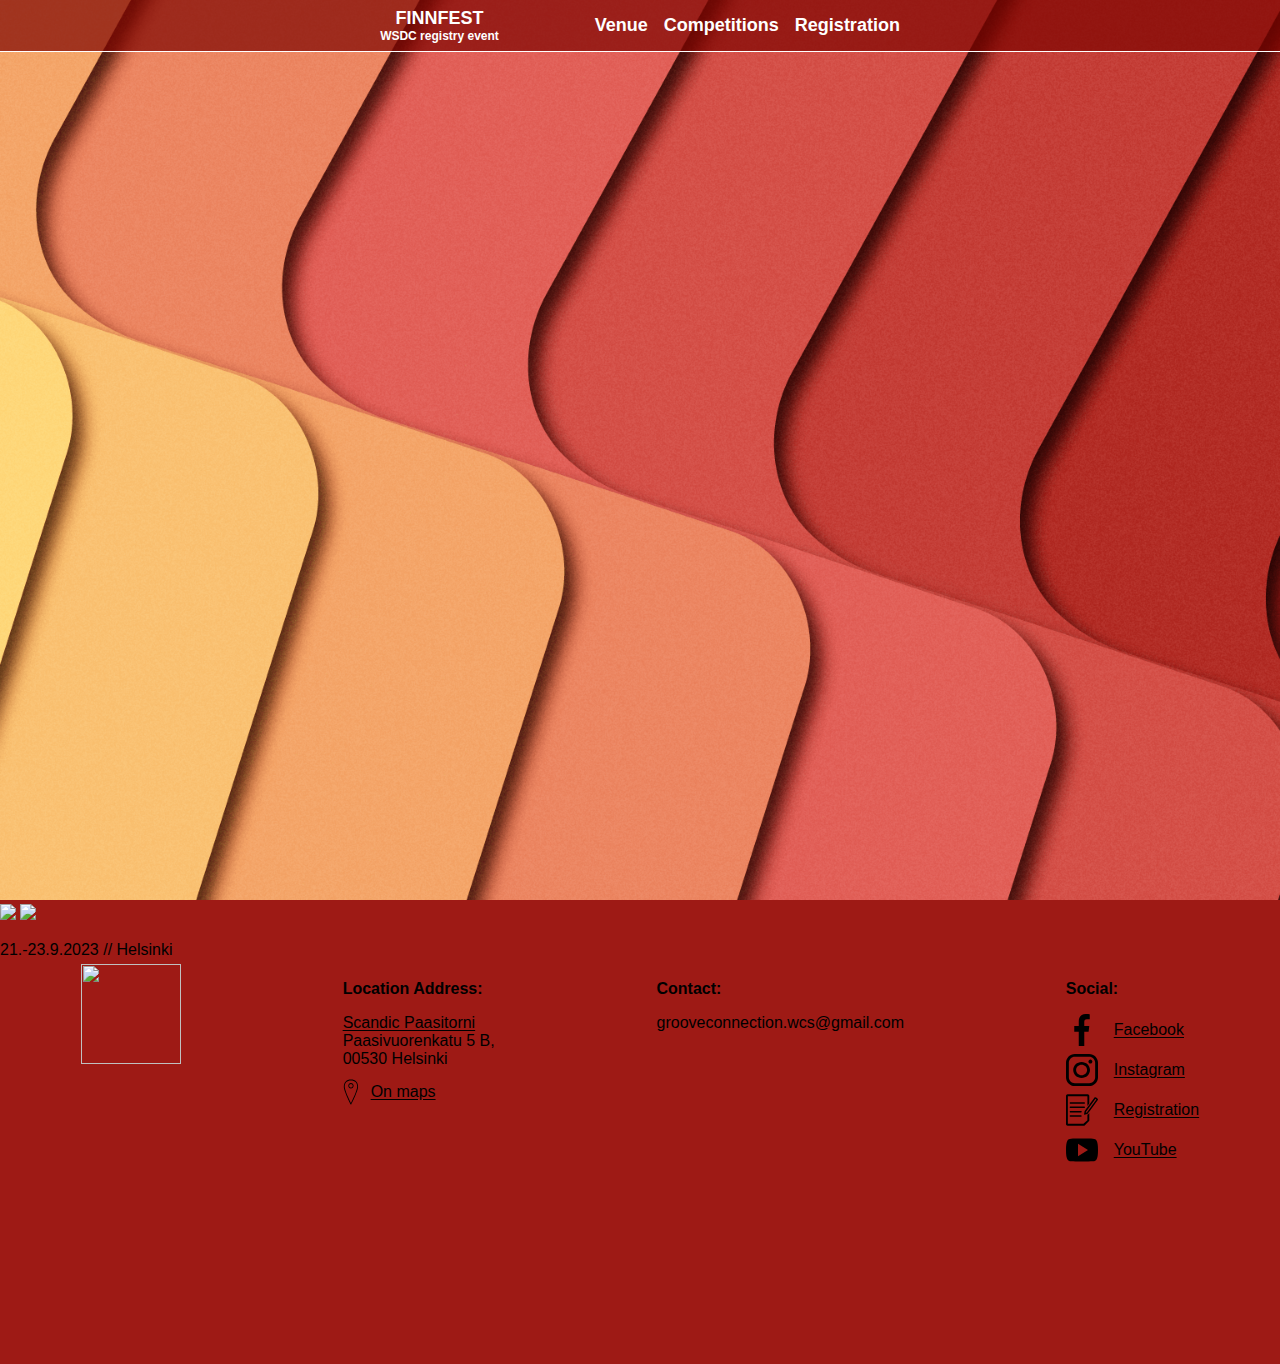
==== index.html @ a35a73d4 "Add leaf and logo images and date to front page give center-border styles" ====
<!DOCTYPE html>
<html>
	<head>
		<meta charset="utf-8">
		<link rel="stylesheet" href="./css/base.css">
		<link rel="stylesheet" href="./css/colors.css">
		<link rel="stylesheet" href="./css/main-nav.css">
		<link rel="stylesheet" href="./css/scroll-snap.css">
		<link rel="stylesheet" href="./css/image-liftup.css">
		<link rel="stylesheet" href="./css/footer.css">
		<link rel="stylesheet" href="./css/link-with-icon.css">
	</head>

	<body>
		<header>
			<!-- NAVIGATION -->
			<nav class="main-nav">
				<a class="main-nav__link home-link" href="/">
					FINNFEST
					<span class="home-link__caption"> WSDC registry event</span>
				</a>
				<a class="main-nav__link" href="./venue">
					Venue
				</a>
				<a class="main-nav__link" href="/competitions">
					Competitions
				</a>
				<a class="main-nav__link" href="/registration">
					Registration
				</a>
			</nav>
		</header>

		<div class="content scroll-snap-container">
			<!-- MAIN CONTENT -->
			<section class="scroll-snap-section">
				<img class="full-width" src="./images/Background_1920.png" />
				<div class="place-center">
					<img class="main-icon" src="./images/Leaf.svg" />
					<img class="main-logo" src="./images/Finnfest_logotext.svg" />
					<div class="main-date-wrapper">
						<div class="center-border left-gutter"></div>
						<p class="main-date">21.-23.9.2023 // Helsinki</p>
						<div class="center-border right-gutter"></div>
					</div>
				</div>
			</section>

			<!-- FOOTER -->
			<footer class="footer">
				<img class="footer__logo" src="./images/leaf.png" />
				<div class="footer__address">
					<p class="bold"><b>Location Address:</b></p>
					<a href="https://www.paasitorni.fi/en/contact/how-to-find-us/" target="_blank">Scandic Paasitorni</a></br>
					Paasivuorenkatu 5 B,</br>
					00530 Helsinki</br>
					<a class="link-with-icon" href="https://www.google.com/maps/place/Scandic+Paasi/@60.1786233,24.9457504,17z/data=!3m1!4b1!4m8!3m7!1s0x46920bd360b9d6b9:0xcf348ada4853086d!5m2!4m1!1i2!8m2!3d60.1786482!4d24.9479359" target="_blank">
						<img class="link-with-icon__icon location" src="./images/icons/location.svg" />
						<div class="link-with-icon__text">On maps</div>
					</a>
				</div>
				<div class="footer__contact">
					<p class="bold">Contact:</p>
					<p>grooveconnection.wcs@gmail.com</p>
				</div>
				<div class="footer__social">
					<p class="bold">Social:</p>
					<a href="https://www.facebook.com/FinnfestWCS" target="_blank" class="link-with-icon">
						<img class="link-with-icon__icon" src="./images/icons/facebook.svg" />
						<div class="link-with-icon__text">Facebook</div>
					</a>
					<a href="https://www.instagram.com/finnfestwcs/" target="_blank" class="link-with-icon">
						<img class="link-with-icon__icon" src="./images/icons/instagram.svg" />
						<div class="link-with-icon__text">Instagram</div>
					</a>
					<a href="https://danceapp.net/en-gb/" target="_blank" class="link-with-icon">
						<img class="link-with-icon__icon" src="./images/icons/task.svg" />
						<div class="link-with-icon__text">Registration</div>
					</a>
					<a href="https://www.youtube.com/@finnfestwcs8428" target="_blank" class="link-with-icon">
						<img class="link-with-icon__icon" src="./images/icons/youtube.svg" />
						<div class="link-with-icon__text">YouTube</div>
					</a>
				</div>
			</footer>
		</div>
		
		
	</body>
</html>
---- css/base.css ----
body {
  margin: 0;
  font-family: 'Gill Sans', 'Gill Sans MT', 'Calibri', 'Trebuchet MS', sans-serif;
}

a {
  color: black;
  text-underline-offset: 2px;
}

img {
  object-fit: cover;
}

img.full-width {
  width: 100%;
  height: 100vh;
}

svg {
  color: black;
}

h1 {
  font-size: 52px;
}

h2 {
  font-size: 40px;
}

.bold {
  font-weight: 700;
}

.center-border {
  border-bottom: 1px solid #fff;
  width: 100%;
  margin-bottom: 0.8rem;
}

.left-gutter {
  margin-left: 1rem;
}

.right-gutter {
  margin-right: 1rem;
}
---- css/colors.css ----
:root {
  --text-inverse: #fff;
  --white-see-through: rgb(255, 255, 255, 0.2);
  --main-bg: #9e1a15;
  --main-bg-see-through: rgba(125, 4, 0, 0.7);
  --nav-text-color: #fed87a;
  --nav-accent-color: #073052;
}
---- css/main-nav.css ----
.main-nav {
  position: absolute;
  width: 100%;
  border-bottom: 1px solid var(--text-inverse);
  background-color: var(--main-bg-see-through);
  padding: 0rem;
  display: flex;
  justify-content: center;
  align-items: center;
}

.main-nav.relative {
  position: relative;
  background-color: var(--nav-text-color);
}

.main-nav__link {
  color: var(--text-inverse);
  font-weight: 600;
  font-size: 18px;
  padding: 0.5rem;
  text-decoration: none;
}

.home-link {
  margin-right: 5rem;
  display: flex;
  flex-direction: column;
  align-items: center;
  font-weight: 700;
}

.home-link__caption {
  font-size: 12px;
}
---- css/scroll-snap.css ----
.scroll-snap-container {
  height: 100vh;
  scroll-snap-type: y mandatory;
}

.scroll-snap-section {
  height: 100vh;
  scroll-snap-align: start;
}
---- css/image-liftup.css ----
.image-liftup {
  width: 100%;
  display: flex;
  align-items: center;

}

.image-liftup__text-content {
  width: 55%;
}

.image-liftup__img {
  width: 65%;
  height: 100%;
  object-fit: cover;
  object-position: right;
}

.image-liftup__img.focal-center {
  object-position: center;
}
---- css/footer.css ----
.footer {
  scroll-snap-stop: always;
	scroll-snap-align: end;
  height: 400px;
  background-color: var(--main-bg);
  display: flex;
  justify-content: space-around;
  padding-top: 4rem;
}

.footer__logo {
  height: 100px;
  width: 100px;
  object-fit: contain;
}
---- css/link-with-icon.css ----
.link-with-icon {
  display: flex;
  align-items: center;
  margin: 8px 0;
}

.link-with-icon__icon {
  object-fit: fill;
  height: 32px;
  width: 32px;
  margin-right: 1rem;
}

.link-with-icon__icon.location {
  margin-right: 0.25rem;
  margin-left: -0.5rem;
}
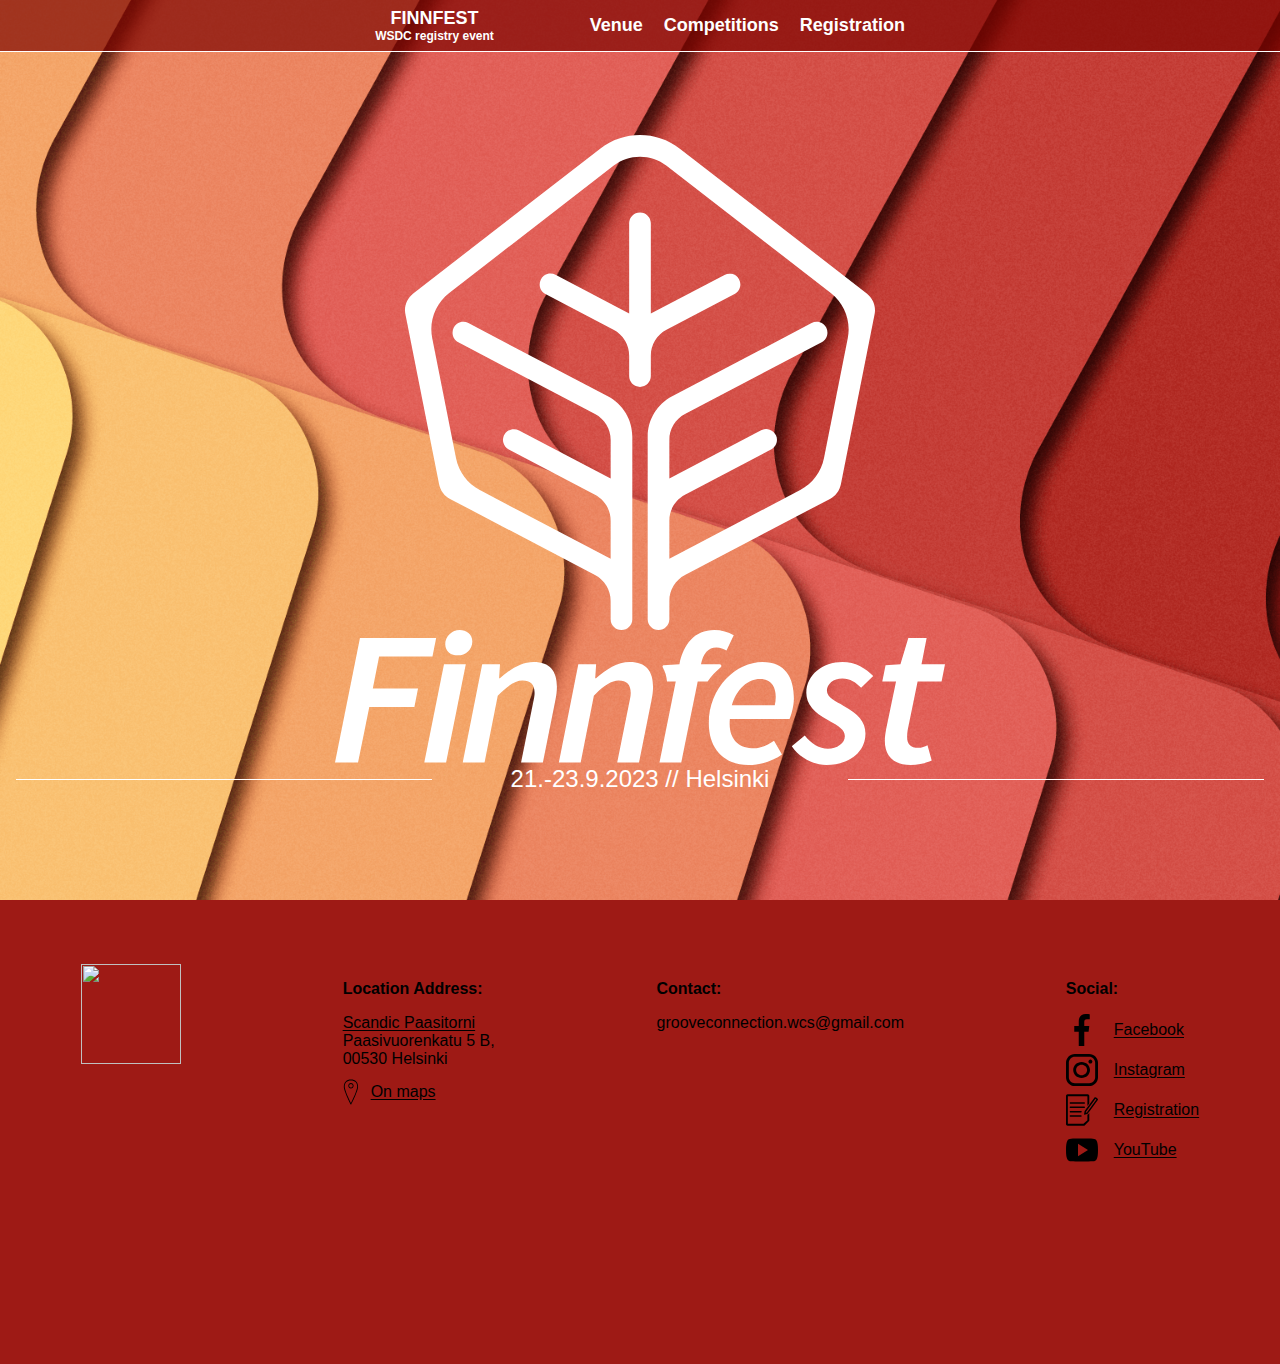
==== commit 8fa52d80: "Add burger menu button and it's styles" ====
--- a/index.html
+++ b/index.html
@@ -2,12 +2,14 @@
 <html>
 	<head>
 		<meta charset="utf-8">
+		<meta content="width=device-width, initial-scale=1" name="viewport" />
+		<script src="./js/burger-menu.js"></script>
 		<link rel="stylesheet" href="./css/base.css">
 		<link rel="stylesheet" href="./css/colors.css">
+		<link rel="stylesheet" href="./css/footer.css">
 		<link rel="stylesheet" href="./css/main-nav.css">
 		<link rel="stylesheet" href="./css/scroll-snap.css">
 		<link rel="stylesheet" href="./css/image-liftup.css">
-		<link rel="stylesheet" href="./css/footer.css">
 		<link rel="stylesheet" href="./css/link-with-icon.css">
 	</head>
 
@@ -19,15 +21,24 @@
 					FINNFEST
 					<span class="home-link__caption"> WSDC registry event</span>
 				</a>
-				<a class="main-nav__link" href="./venue">
-					Venue
-				</a>
-				<a class="main-nav__link" href="/competitions">
-					Competitions
-				</a>
-				<a class="main-nav__link" href="/registration">
-					Registration
-				</a>
+				<button onclick="openClose()" class="burger-menu">
+					<svg class="menu-icon" width="25" height="18" viewBox="0 0 25 18" xmlns="http://www.w3.org/2000/svg">
+						<g stroke="currentColor" stroke-width="2" fill="none" fill-rule="evenodd" stroke-linecap="round">
+							<path d="M1.339 1h23.2M1.339 9h23.2M1.339 17h23.2"/>
+						</g>
+					</svg>
+				</button>
+				<div class="burger-wrapper">
+					<a class="main-nav__link" href="./venue">
+						Venue
+					</a>
+					<a class="main-nav__link" href="/competitions">
+						Competitions
+					</a>
+					<a class="main-nav__link" href="/registration">
+						Registration
+					</a>
+				</div>
 			</nav>
 		</header>
 
--- a/css/base.css
+++ b/css/base.css
@@ -46,4 +46,3 @@
 .right-gutter {
   margin-right: 1rem;
 }
-
--- a/css/colors.css
+++ b/css/colors.css
@@ -3,6 +3,11 @@
   --white-see-through: rgb(255, 255, 255, 0.2);
   --main-bg: #9e1a15;
   --main-bg-see-through: rgba(125, 4, 0, 0.7);
+  --main-bg-see-through-less: rgba(125, 4, 0, 0.85);
   --nav-text-color: #fed87a;
   --nav-accent-color: #073052;
+
+  --mobile-breakpoint: 480px;
+  --tablet-breakpoint: 768px;
+  --laptop-breakpoint: 1024px;
 }--- a/css/main-nav.css
+++ b/css/main-nav.css
@@ -7,6 +7,10 @@
   display: flex;
   justify-content: center;
   align-items: center;
+}
+
+.burger-menu {
+  display: none;
 }
 
 .main-nav.relative {
@@ -32,4 +36,46 @@
 
 .home-link__caption {
   font-size: 12px;
+}
+
+@media only screen and (max-width: 480px) {
+  .main-nav {
+    height: 70px;
+    justify-content: space-between;
+  }
+
+  .burger-menu {
+    display: block;
+    background-color: transparent;
+    border: none;
+    margin-right: 1rem;
+    cursor: pointer;
+    color: var(--text-inverse);
+  }
+
+  .burger-wrapper {
+    display: none;
+  }
+
+  .burger-wrapper.active {
+    display: flex;
+    flex-direction: column;
+    z-index: 1;
+    position: absolute;
+    top: 71px;
+    background-color: var(--main-bg-see-through-less);
+    width: 100%;
+  }
+
+  .menu-icon {
+    width: 32px;
+    height: 32px;
+    color: var(--text-inverse);
+    fill: white;
+    stroke: white;
+  }
+
+  .home-link {
+    margin: 0 1rem;
+  }
 }--- a/css/scroll-snap.css
+++ b/css/scroll-snap.css
@@ -6,4 +6,37 @@
 .scroll-snap-section {
   height: 100vh;
   scroll-snap-align: start;
-}+}
+
+.place-center {
+  position: absolute;
+  display: flex;
+  left: 0;
+  top: 15vh;
+  width: 100%;
+  flex-direction: column;
+  align-items: center;
+}
+
+.main-icon {
+  height: 55vh;
+}
+
+.main-logo {
+  height: 15vh;
+}
+
+.main-date-wrapper {
+  display: flex;
+  font-size: 24px;
+  color: var(--text-inverse);
+  width: 100%;
+  font-family: 'Gill Sans', 'Gill Sans MT', Calibri, 'Trebuchet MS', sans-serif;
+}
+
+.main-date {
+  width: 100%;
+  margin: 0;
+  text-align: center;
+}
+
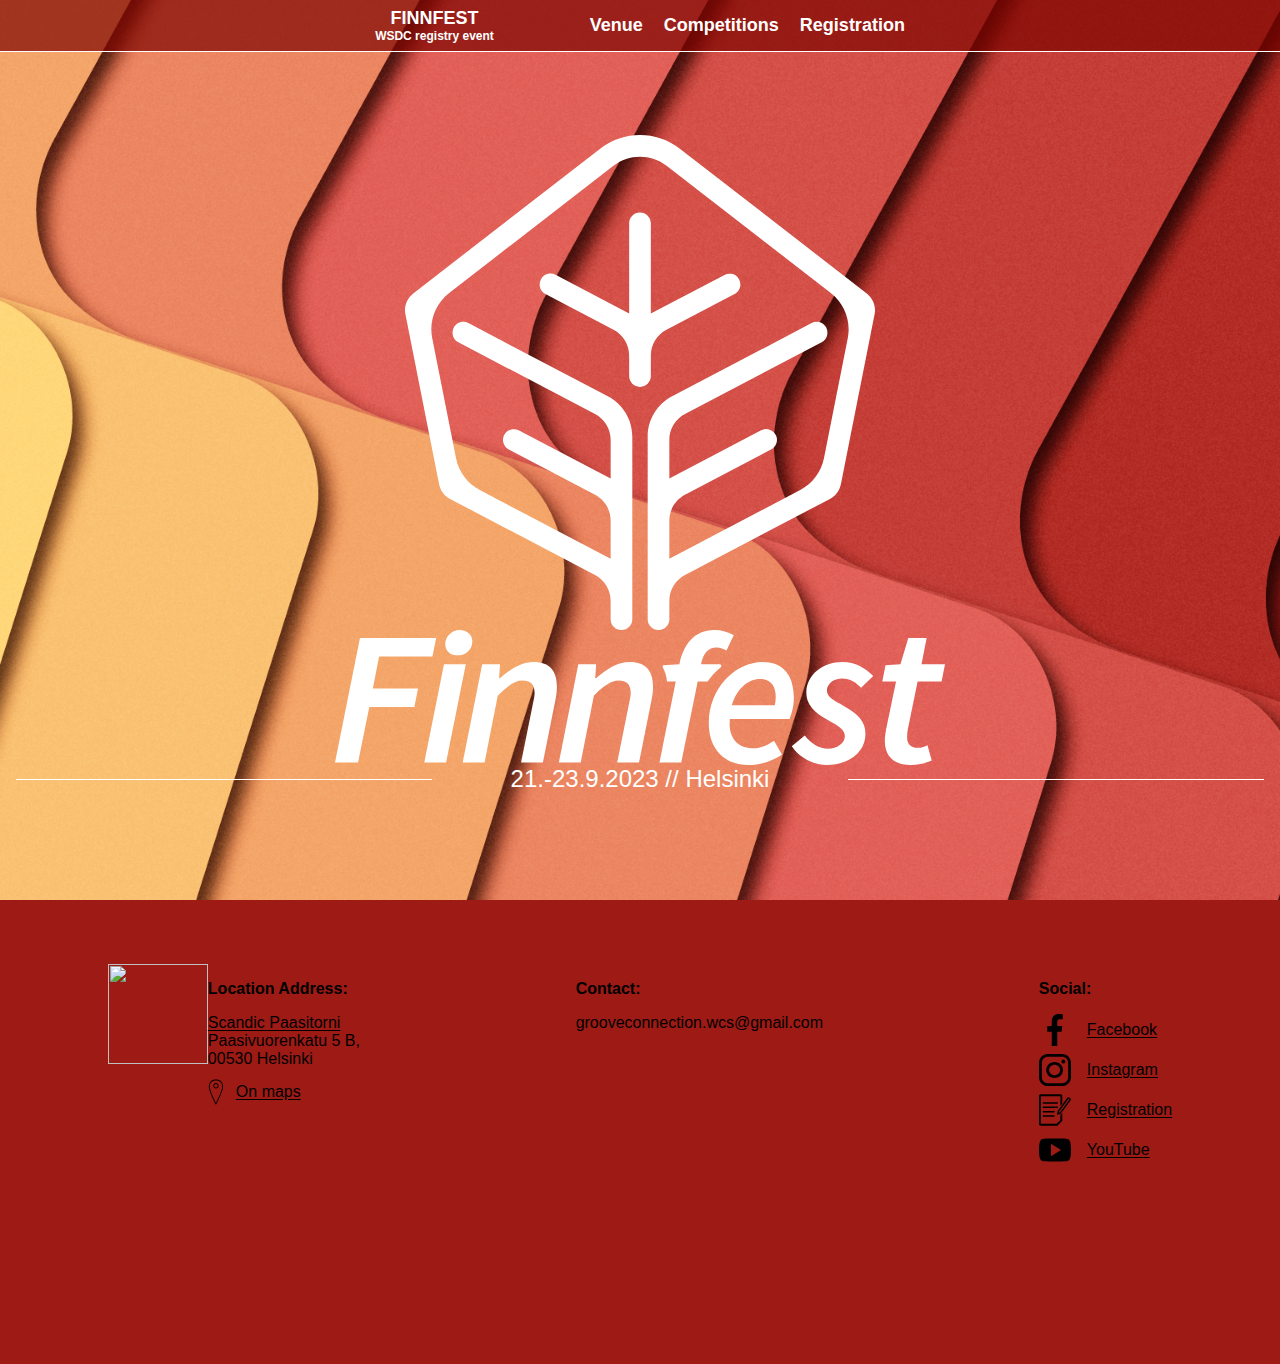
==== commit 44ff1a07: "Adjust footer to mobile" ====
--- a/index.html
+++ b/index.html
@@ -59,16 +59,18 @@
 
 			<!-- FOOTER -->
 			<footer class="footer">
-				<img class="footer__logo" src="./images/leaf.png" />
-				<div class="footer__address">
-					<p class="bold"><b>Location Address:</b></p>
-					<a href="https://www.paasitorni.fi/en/contact/how-to-find-us/" target="_blank">Scandic Paasitorni</a></br>
-					Paasivuorenkatu 5 B,</br>
-					00530 Helsinki</br>
-					<a class="link-with-icon" href="https://www.google.com/maps/place/Scandic+Paasi/@60.1786233,24.9457504,17z/data=!3m1!4b1!4m8!3m7!1s0x46920bd360b9d6b9:0xcf348ada4853086d!5m2!4m1!1i2!8m2!3d60.1786482!4d24.9479359" target="_blank">
-						<img class="link-with-icon__icon location" src="./images/icons/location.svg" />
-						<div class="link-with-icon__text">On maps</div>
-					</a>
+				<div class="footer__main-info">
+					<img class="footer__logo" src="./images/leaf.svg" />
+					<div class="footer__address">
+						<p class="bold"><b>Location Address:</b></p>
+						<a href="https://www.paasitorni.fi/en/contact/how-to-find-us/" target="_blank">Scandic Paasitorni</a></br>
+						Paasivuorenkatu 5 B,</br>
+						00530 Helsinki</br>
+						<a class="link-with-icon" href="https://www.google.com/maps/place/Scandic+Paasi/@60.1786233,24.9457504,17z/data=!3m1!4b1!4m8!3m7!1s0x46920bd360b9d6b9:0xcf348ada4853086d!5m2!4m1!1i2!8m2!3d60.1786482!4d24.9479359" target="_blank">
+							<img class="link-with-icon__icon location" src="./images/icons/location.svg" />
+							<div class="link-with-icon__text">On maps</div>
+						</a>
+					</div>
 				</div>
 				<div class="footer__contact">
 					<p class="bold">Contact:</p>
--- a/css/footer.css
+++ b/css/footer.css
@@ -8,8 +8,29 @@
   padding-top: 4rem;
 }
 
+.footer__main-info {
+  display: flex;
+}
+
 .footer__logo {
   height: 100px;
   width: 100px;
   object-fit: contain;
+}
+
+@media only screen and (max-width: 480px) {
+  .footer {
+    padding-top: 2rem;
+    flex-direction: column;
+    align-items: center;
+  }
+
+  .footer p {
+    margin: 0.5rem 0;
+  }
+
+  .footer__main-info {
+    width: 100%;
+    justify-content: space-around;
+  }
 }--- a/css/scroll-snap.css
+++ b/css/scroll-snap.css
@@ -19,11 +19,15 @@
 }
 
 .main-icon {
-  height: 55vh;
+  max-height: 55vh;
+  max-width: 90vh;
+  margin: 0 0.5rem;
 }
 
 .main-logo {
-  height: 15vh;
+  max-height: 15vh;
+  max-width: 90vh;
+  margin: 0 0.5rem;
 }
 
 .main-date-wrapper {
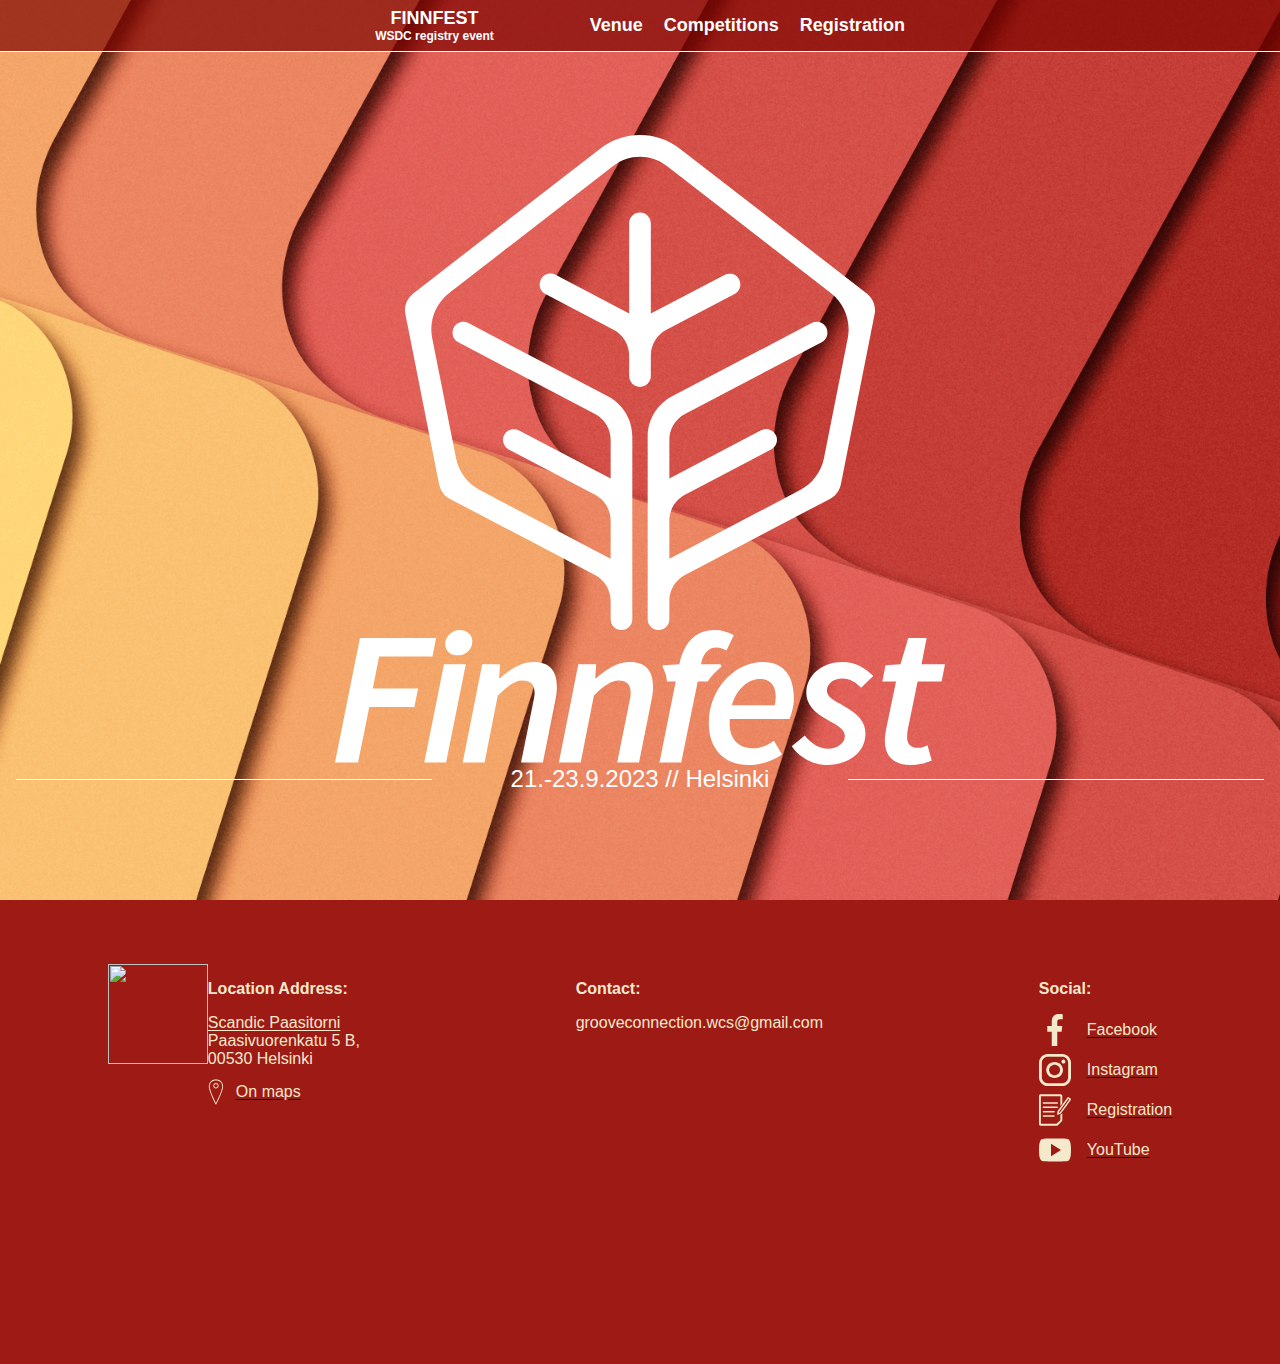
==== commit 6232084e: "Update footer color and spacing" ====
--- a/index.html
+++ b/index.html
@@ -63,11 +63,18 @@
 					<img class="footer__logo" src="./images/leaf.svg" />
 					<div class="footer__address">
 						<p class="bold"><b>Location Address:</b></p>
-						<a href="https://www.paasitorni.fi/en/contact/how-to-find-us/" target="_blank">Scandic Paasitorni</a></br>
+						<a class="footer__link" href="https://www.paasitorni.fi/en/contact/how-to-find-us/" target="_blank">Scandic Paasitorni</a></br>
 						Paasivuorenkatu 5 B,</br>
 						00530 Helsinki</br>
 						<a class="link-with-icon" href="https://www.google.com/maps/place/Scandic+Paasi/@60.1786233,24.9457504,17z/data=!3m1!4b1!4m8!3m7!1s0x46920bd360b9d6b9:0xcf348ada4853086d!5m2!4m1!1i2!8m2!3d60.1786482!4d24.9479359" target="_blank">
-							<img class="link-with-icon__icon location" src="./images/icons/location.svg" />
+							<svg class="link-with-icon__icon location" width="235" height="236" viewBox="0 0 235 236" xmlns="http://www.w3.org/2000/svg">
+								<g transform="translate(0 .94)" fill="none" fill-rule="evenodd">
+									<g fill="currentColor" fill-rule="nonzero">
+										<path d="M117.118 90.84c-10.888 0-19.715-8.825-19.715-19.713 0-10.888 8.827-19.714 19.715-19.714 10.887 0 19.714 8.826 19.714 19.714-.014 10.882-8.832 19.7-19.714 19.714zm0-32.855c-7.258 0-13.142 5.884-13.142 13.142 0 7.258 5.884 13.141 13.142 13.141 7.257 0 13.141-5.883 13.141-13.141-.009-7.254-5.887-13.133-13.141-13.142z"/>
+										<path d="M117.118 209.118a3.284 3.284 0 0 1-2.93-1.814c-2.038-4.001-49.636-98.346-49.636-129.617 0-16.026 4.853-29.339 14.034-38.532 9.18-9.192 22.505-14.037 38.532-14.037 16.026 0 29.339 4.853 38.531 14.037 9.193 9.185 14.034 22.506 14.034 38.532 0 31.27-47.606 125.616-49.636 129.617a3.284 3.284 0 0 1-2.93 1.814zm0-177.415c-14.262 0-25.961 4.189-33.887 12.11-7.925 7.922-12.11 19.64-12.11 33.887 0 25.418 35.45 99.304 45.997 120.75 10.558-21.446 45.997-95.352 45.997-120.75 0-14.262-4.19-25.965-12.11-33.887-7.922-7.921-19.642-12.11-33.887-12.11z"/>
+									</g>
+								</g>
+							</svg>						
 							<div class="link-with-icon__text">On maps</div>
 						</a>
 					</div>
@@ -79,19 +86,42 @@
 				<div class="footer__social">
 					<p class="bold">Social:</p>
 					<a href="https://www.facebook.com/FinnfestWCS" target="_blank" class="link-with-icon">
-						<img class="link-with-icon__icon" src="./images/icons/facebook.svg" />
+						<svg class="link-with-icon__icon" xmlns="http://www.w3.org/2000/svg" width="15" height="31" viewBox="0 0 15 31">
+							<g fill="none" fill-rule="evenodd">
+									<g fill="currentColor" fill-rule="nonzero">
+										<path d="M12.261 5.147H15V.218C14.528.151 12.903 0 11.01 0 7.062 0 4.357 2.567 4.357 7.284v4.341H0v5.51h4.357V31H9.7V17.137h4.181l.664-5.51H9.698V7.83c.001-1.593.416-2.683 2.563-2.683z" transform="translate(-1050.000000, -138.000000) translate(1050.000000, 138.000000)"/>
+									</g>
+							</g>
+						</svg>
 						<div class="link-with-icon__text">Facebook</div>
 					</a>
 					<a href="https://www.instagram.com/finnfestwcs/" target="_blank" class="link-with-icon">
-						<img class="link-with-icon__icon" src="./images/icons/instagram.svg" />
+						<svg class="link-with-icon__icon" xmlns="http://www.w3.org/2000/svg" width="31" height="31" viewBox="0 0 31 31">
+							<g fill="none" fill-rule="evenodd">
+									<g fill="currentColor" fill-rule="nonzero">
+											<g>
+													<path d="M22.445 0H8.555C3.838 0 0 3.838 0 8.555v13.89C0 27.162 3.838 31 8.555 31h13.89C27.162 31 31 27.162 31 22.445V8.555C31 3.838 27.162 0 22.445 0zm5.805 22.445c0 3.2-2.604 5.805-5.805 5.805H8.555c-3.2 0-5.805-2.604-5.805-5.805V8.555c0-3.2 2.604-5.805 5.805-5.805h13.89c3.2 0 5.805 2.604 5.805 5.805v13.89z" transform="translate(-1098.000000, -137.000000) translate(1098.000000, 137.000000)"/>
+													<path d="M15.113 7.75c-4.488 0-8.138 3.477-8.138 7.75 0 4.274 3.65 7.75 8.138 7.75 4.487 0 8.137-3.476 8.137-7.75 0-4.273-3.65-7.75-8.137-7.75zm0 12.831c-2.942 0-5.336-2.28-5.336-5.081 0-2.802 2.393-5.082 5.336-5.082 2.942 0 5.335 2.28 5.335 5.082s-2.394 5.081-5.335 5.081zM23.637 5.425c-.509 0-1.009.206-1.368.567-.361.36-.569.86-.569 1.37 0 .51.208 1.01.569 1.37.36.36.86.568 1.369.568.51 0 1.009-.208 1.37-.567.36-.361.567-.861.567-1.37 0-.511-.206-1.012-.567-1.37-.36-.362-.86-.568-1.37-.568z" transform="translate(-1098.000000, -137.000000) translate(1098.000000, 137.000000)"/>
+											</g>
+									</g>
+							</g>
+						</svg>
 						<div class="link-with-icon__text">Instagram</div>
 					</a>
 					<a href="https://danceapp.net/en-gb/" target="_blank" class="link-with-icon">
-						<img class="link-with-icon__icon" src="./images/icons/task.svg" />
+						<svg class="link-with-icon__icon"  width="66.935" height="65.401" viewBox="0 0 66.935 65.401" xmlns="http://www.w3.org/2000/svg">
+							<path d="M3.428 0h41.826c.94 0 1.799.385 2.42 1.007a3.408 3.408 0 0 1 1.008 2.42v15.719l-3.908 5.016V4.286a.379.379 0 0 0-.115-.27.383.383 0 0 0-.27-.115H4.293a.379.379 0 0 0-.27.115.383.383 0 0 0-.115.27v56.828c0 .102.04.196.114.27a.383.383 0 0 0 .27.116h32.235l8.24-7.356v-11.27c.65-.378 1.9-1.047 1.907-1.054l.65-.649 1.351-2.001v16.212l-.453.452-9.133 9.12-1.068.447H3.428a3.42 3.42 0 0 1-2.42-1.008A3.408 3.408 0 0 1 0 61.973V3.421C0 2.48.385 1.623 1.007 1 1.63.385 2.487 0 3.427 0zm58.12 9.275c.37.17.83.48 1.263.818.332.257.622.494.818.663-.885 1.21-2.772 3.779-5.313 7.254-5.355 7.308-12.656 17.273-14.447 19.72l-2.414.96.379-2.488L47.62 28.3l9.16-12.507 4.766-6.517zm-7.221 4.72L45.167 26.5c-2.914 3.975-5.3 7.24-6.01 8.207l-.224.304-.054.365-.906 4.99c-.27 1.244-.094 1.636.325 2.055.595.595 2.38-.162 2.38-.162l4.712-1.88.412-.162.257-.345c1.196-1.636 9.039-12.338 14.704-20.065 2.623-3.576 4.935-6.733 5.875-8.031l.297-.406v-.487c0-.047-.007-.128-.02-.236-.108-.812-1.068-2.022-2.238-2.941-1.122-.872-2.528-1.616-3.637-1.616-.115 0-.23.007-.338.02l-.649.082-.385.527-5.341 7.274zm9.627-2.597-.048-.378v.013l.048.365zM7.76 36.364c0 1.055.514 1.549 2.163 1.535l21.397-.108c1.116-.027 1.819-.582 1.792-1.697-.027-1.115-.927-1.535-2.042-1.508l-21.35.061c-1.514.081-1.96.609-1.96 1.717zm-.108 8.978c0 1.055.514 1.548 2.163 1.535l21.397-.108c1.115-.027 1.819-.582 1.791-1.697-.027-1.116-.926-1.535-2.041-1.508l-21.35.061c-1.514.081-1.96.609-1.96 1.717zm0-18.172c0 1.055.514 1.548 2.163 1.535l28.326-.108c1.116-.027 1.819-.582 1.792-1.697-.027-1.116-.926-1.535-2.042-1.508l-28.272.061c-1.521.081-1.967.609-1.967 1.717zm0-9.086c0 1.055.514 1.548 2.163 1.535l28.326-.108c1.116-.027 1.819-.582 1.792-1.697-.027-1.116-.926-1.535-2.042-1.508l-28.272.061c-1.521.074-1.967.608-1.967 1.717z" fill="currentColor" fill-rule="nonzero"/>
+						</svg>
 						<div class="link-with-icon__text">Registration</div>
 					</a>
 					<a href="https://www.youtube.com/@finnfestwcs8428" target="_blank" class="link-with-icon">
-						<img class="link-with-icon__icon" src="./images/icons/youtube.svg" />
+						<svg class="link-with-icon__icon" xmlns="http://www.w3.org/2000/svg" width="43" height="31" viewBox="0 0 43 31">
+							<g fill="none" fill-rule="evenodd">
+								<g fill="currentColor" fill-rule="nonzero">
+									<path d="M41.172 2.987C40.007.812 38.74.411 36.163.26 33.588.076 27.114 0 21.505 0 15.885 0 9.41.076 6.837.256 4.265.411 2.997.81 1.819 2.987.62 5.16 0 8.903 0 15.492v.022c0 6.56.618 10.332 1.82 12.482 1.177 2.175 2.442 2.57 5.014 2.753 2.575.158 9.052.251 14.671.251 5.61 0 12.083-.093 14.66-.248 2.578-.183 3.844-.578 5.01-2.753C42.387 25.849 43 22.078 43 15.517v-.014-.009c0-6.591-.613-10.334-1.828-12.507zM16.125 23.955V7.045L29.563 15.5l-13.438 8.455z" transform="translate(-1299.000000, -138.000000) translate(1299.000000, 138.000000)"/>
+								</g>
+							</g>
+						</svg>
 						<div class="link-with-icon__text">YouTube</div>
 					</a>
 				</div>
--- a/css/colors.css
+++ b/css/colors.css
@@ -4,8 +4,9 @@
   --main-bg: #9e1a15;
   --main-bg-see-through: rgba(125, 4, 0, 0.7);
   --main-bg-see-through-less: rgba(125, 4, 0, 0.85);
-  --nav-text-color: #fed87a;
-  --nav-accent-color: #073052;
+  --nav-text: #fed87a;
+  --footer-text: #f5e9cc;
+  --nav-accent: #073052;
 
   --mobile-breakpoint: 480px;
   --tablet-breakpoint: 768px;
--- a/css/footer.css
+++ b/css/footer.css
@@ -6,6 +6,7 @@
   display: flex;
   justify-content: space-around;
   padding-top: 4rem;
+  color: var(--footer-text);
 }
 
 .footer__main-info {
@@ -18,11 +19,15 @@
   object-fit: contain;
 }
 
+.footer__link {
+  color: var(--footer-text);
+}
+
 @media only screen and (max-width: 480px) {
   .footer {
+    padding: 0 1rem;
     padding-top: 2rem;
     flex-direction: column;
-    align-items: center;
   }
 
   .footer p {
@@ -31,6 +36,6 @@
 
   .footer__main-info {
     width: 100%;
-    justify-content: space-around;
+    justify-content: space-between;
   }
 }--- a/css/main-nav.css
+++ b/css/main-nav.css
@@ -15,7 +15,7 @@
 
 .main-nav.relative {
   position: relative;
-  background-color: var(--nav-text-color);
+  background-color: var(--nav-text);
 }
 
 .main-nav__link {
--- a/css/link-with-icon.css
+++ b/css/link-with-icon.css
@@ -9,6 +9,11 @@
   height: 32px;
   width: 32px;
   margin-right: 1rem;
+  color: var(--footer-text);
+}
+
+.link-with-icon__text {
+  color: var(--footer-text);
 }
 
 .link-with-icon__icon.location {
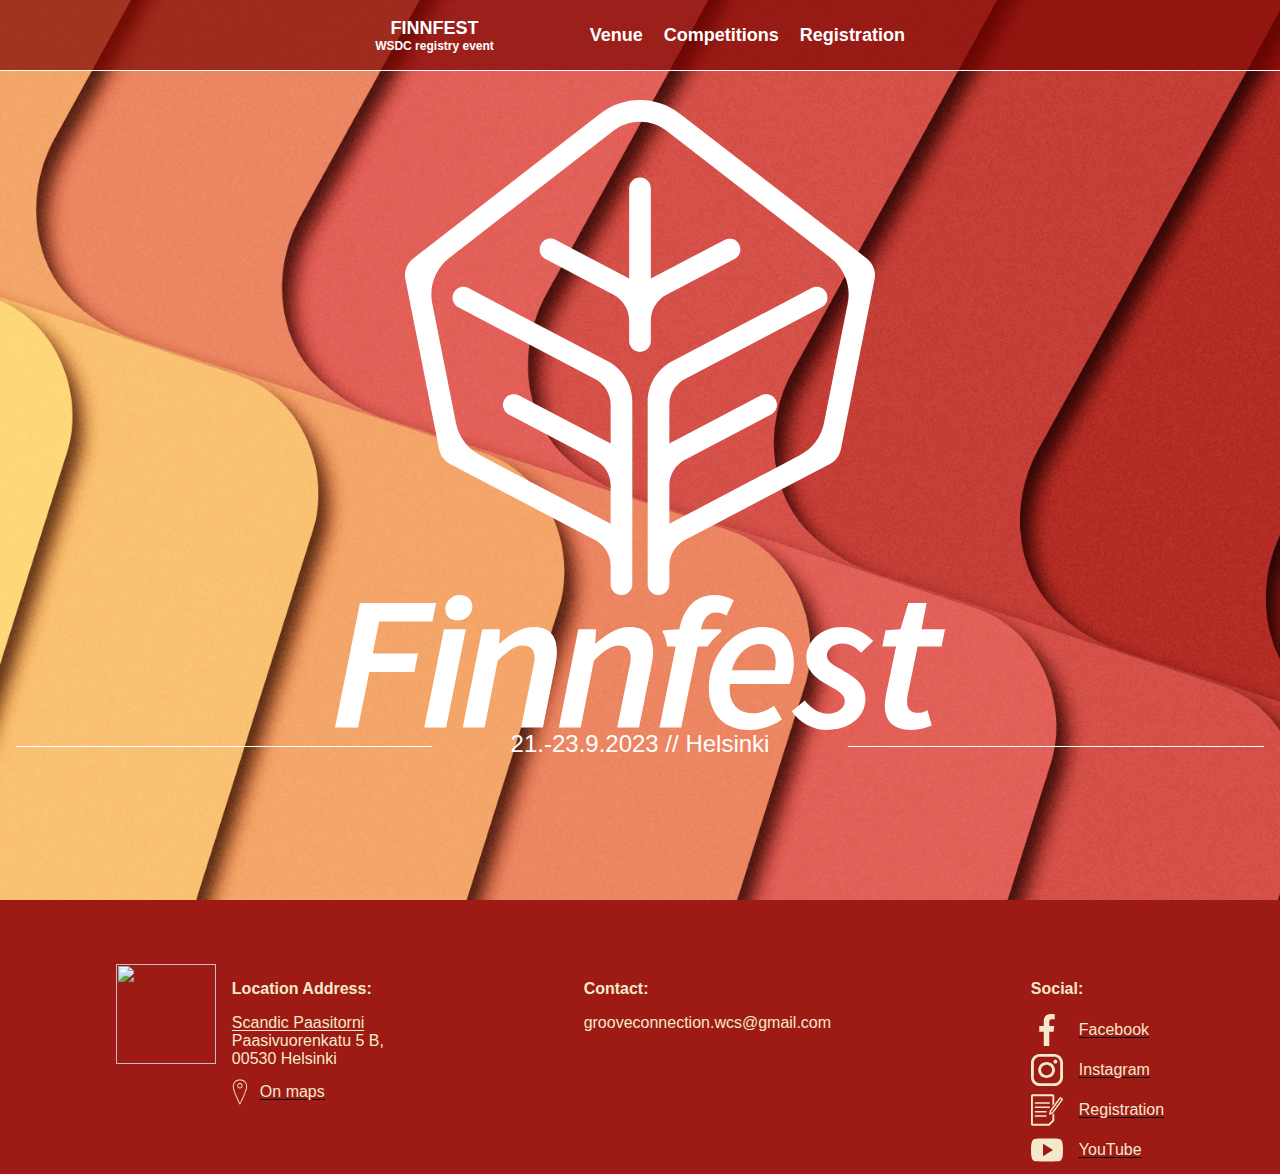
==== commit 2312ae45: "Adjust styles to be ensure better scalability" ====
--- a/index.html
+++ b/index.html
@@ -47,8 +47,10 @@
 			<section class="scroll-snap-section">
 				<img class="full-width" src="./images/Background_1920.png" />
 				<div class="place-center">
-					<img class="main-icon" src="./images/Leaf.svg" />
-					<img class="main-logo" src="./images/Finnfest_logotext.svg" />
+					<div class="image-wrapper">
+						<img class="main-icon" src="./images/Leaf.svg" />
+						<img class="main-logo" src="./images/Finnfest_logotext.svg" />
+					</div>
 					<div class="main-date-wrapper">
 						<div class="center-border left-gutter"></div>
 						<p class="main-date">21.-23.9.2023 // Helsinki</p>
--- a/css/base.css
+++ b/css/base.css
@@ -36,7 +36,7 @@
 .center-border {
   border-bottom: 1px solid #fff;
   width: 100%;
-  margin-bottom: 0.8rem;
+  margin-bottom: 0.7rem;
 }
 
 .left-gutter {
--- a/css/footer.css
+++ b/css/footer.css
@@ -1,9 +1,10 @@
 .footer {
+  padding: 0 1rem;
   scroll-snap-stop: always;
 	scroll-snap-align: end;
-  height: 400px;
   background-color: var(--main-bg);
   display: flex;
+  flex-wrap: wrap;
   justify-content: space-around;
   padding-top: 4rem;
   color: var(--footer-text);
@@ -17,6 +18,7 @@
   height: 100px;
   width: 100px;
   object-fit: contain;
+  margin-right: 1rem;
 }
 
 .footer__link {
@@ -25,7 +27,6 @@
 
 @media only screen and (max-width: 480px) {
   .footer {
-    padding: 0 1rem;
     padding-top: 2rem;
     flex-direction: column;
   }
--- a/css/main-nav.css
+++ b/css/main-nav.css
@@ -1,4 +1,5 @@
 .main-nav {
+  height: 70px;
   position: absolute;
   width: 100%;
   border-bottom: 1px solid var(--text-inverse);
@@ -38,9 +39,8 @@
   font-size: 12px;
 }
 
-@media only screen and (max-width: 480px) {
+@media only screen and (max-width: 768px) {
   .main-nav {
-    height: 70px;
     justify-content: space-between;
   }
 
--- a/css/scroll-snap.css
+++ b/css/scroll-snap.css
@@ -12,8 +12,16 @@
   position: absolute;
   display: flex;
   left: 0;
-  top: 15vh;
+  top: 100px;
   width: 100%;
+  height: calc(100% - 100px);
+  flex-direction: column;
+  align-items: center;
+}
+
+.image-wrapper {
+  width: 100%;
+  display: flex;
   flex-direction: column;
   align-items: center;
 }
@@ -44,3 +52,28 @@
   text-align: center;
 }
 
+@media only screen and (max-width: 480px) {
+  .main-icon {
+    max-height: 35vh;
+  }
+  .main-logo {
+    max-height: 10vh;
+  }
+
+  .main-date-wrapper {
+    font-size: 20px;
+  }
+}
+
+@media screen and (min-width:480px) and (max-width:768px){
+  .main-date {
+    font-size: 20px;
+    min-width: 200px;
+    margin: 0 0.5rem;
+  }
+
+  .image-wrapper {
+    flex-direction: row;
+    justify-content: center;
+  }
+}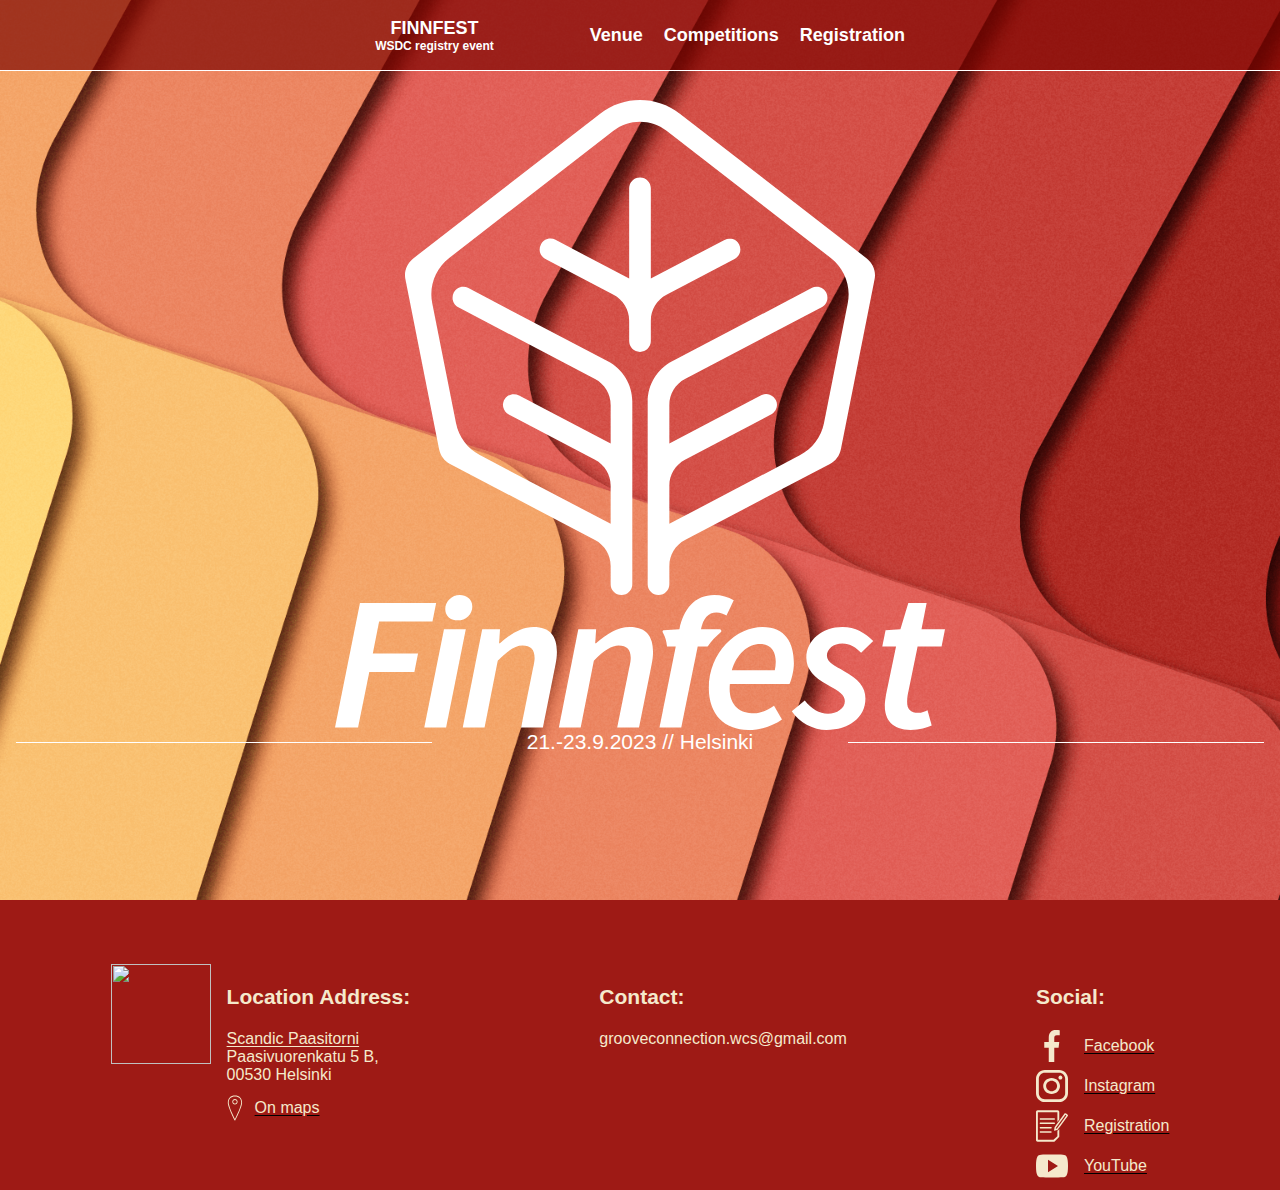
==== commit 34139f4c: "Give p element font-size and use span on email address" ====
--- a/index.html
+++ b/index.html
@@ -83,7 +83,7 @@
 				</div>
 				<div class="footer__contact">
 					<p class="bold">Contact:</p>
-					<p>grooveconnection.wcs@gmail.com</p>
+					<span>grooveconnection.wcs@gmail.com</span>
 				</div>
 				<div class="footer__social">
 					<p class="bold">Social:</p>
--- a/css/base.css
+++ b/css/base.css
@@ -1,6 +1,16 @@
 body {
   margin: 0;
   font-family: 'Gill Sans', 'Gill Sans MT', 'Calibri', 'Trebuchet MS', sans-serif;
+}
+
+.page {
+  max-width: 900px;
+  margin: auto;
+}
+
+.full-width {
+  margin-left: calc(-50vw + 50%);
+  margin-right: calc(-50vw + 50%);
 }
 
 a {
@@ -23,10 +33,16 @@
 
 h1 {
   font-size: 52px;
+  margin: 0;
 }
 
 h2 {
   font-size: 40px;
+  margin: 0;
+}
+
+p {
+  font-size: 21px;
 }
 
 .bold {
--- a/css/colors.css
+++ b/css/colors.css
@@ -2,10 +2,13 @@
   --text-inverse: #fff;
   --white-see-through: rgb(255, 255, 255, 0.2);
   --main-bg: #9e1a15;
+  --main-bg-2: #dd3a34;
   --main-bg-see-through: rgba(125, 4, 0, 0.7);
   --main-bg-see-through-less: rgba(125, 4, 0, 0.85);
   --nav-text: #fed87a;
+  --nav-text-2: #fade97;
   --footer-text: #f5e9cc;
+  --orange: #f09165;
   --nav-accent: #073052;
 
   --mobile-breakpoint: 480px;
--- a/css/main-nav.css
+++ b/css/main-nav.css
@@ -16,7 +16,7 @@
 
 .main-nav.relative {
   position: relative;
-  background-color: var(--nav-text);
+  background-color: var(--main-bg);
 }
 
 .main-nav__link {
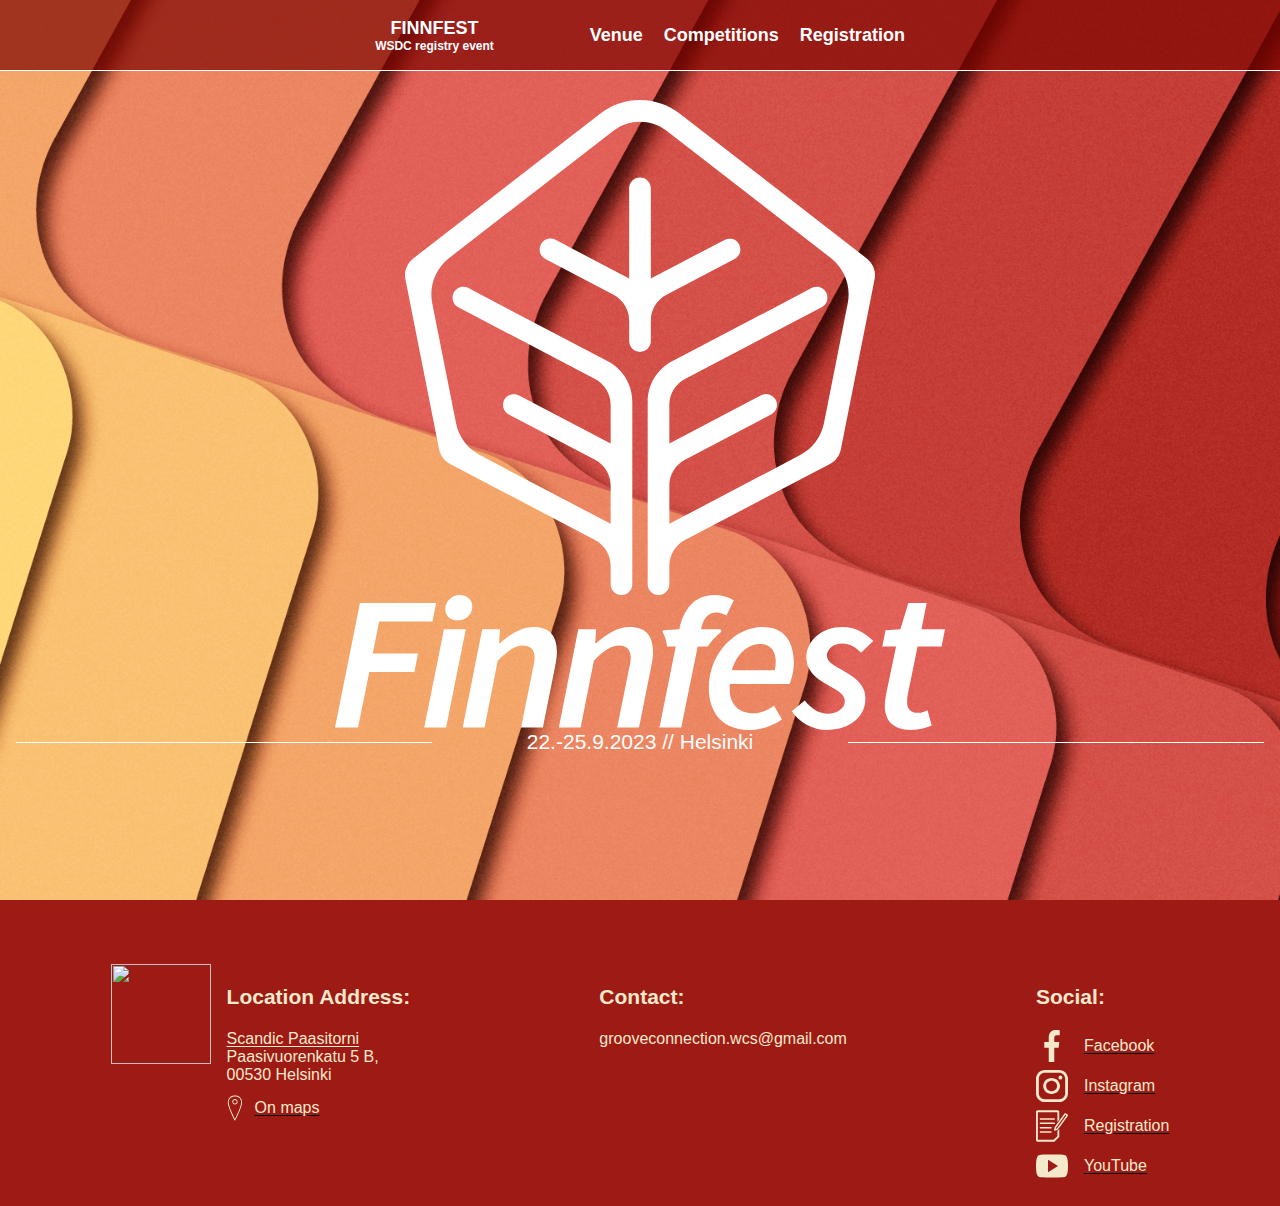
==== commit 10267c93: "Update dates" ====
--- a/index.html
+++ b/index.html
@@ -53,7 +53,7 @@
 					</div>
 					<div class="main-date-wrapper">
 						<div class="center-border left-gutter"></div>
-						<p class="main-date">21.-23.9.2023 // Helsinki</p>
+						<p class="main-date">22.-25.9.2023 // Helsinki</p>
 						<div class="center-border right-gutter"></div>
 					</div>
 				</div>
--- a/css/base.css
+++ b/css/base.css
@@ -9,8 +9,8 @@
 }
 
 .full-width {
-  margin-left: calc(-50vw + 50%);
-  margin-right: calc(-50vw + 50%);
+  margin-left: calc(-50vw + 50.9%);
+  margin-right: calc(-50vw + 50.9%);
 }
 
 a {
@@ -25,6 +25,8 @@
 img.full-width {
   width: 100%;
   height: 100vh;
+  margin: 0;
+  margin: 0;
 }
 
 svg {
@@ -39,6 +41,17 @@
 h2 {
   font-size: 40px;
   margin: 0;
+  margin-top: 2rem;
+}
+
+h3 {
+  font-size: 24px;
+}
+
+h4 {
+  font-size: 21px;
+  max-width: 700px;
+  margin: auto;
 }
 
 p {
@@ -62,3 +75,37 @@
 .right-gutter {
   margin-right: 1rem;
 }
+
+.with-background {
+  /*background-image: url("../images/Background_1920.png");
+  background-position: center;
+  background-image: linear-gradient(135deg, var(--nav-text-2), var(--orange), var(--main-bg-2));*/
+}
+
+.page__content-text {
+  max-width: 700px;
+}
+
+.page__content-text {
+  margin-left: 1rem;
+  margin-right: 1rem;
+}
+
+@media only screen and (max-width: 480px) {
+  h1 {
+    font-size: 40px;
+  }
+}
+
+@media only screen and (max-width: 930px) {
+  h1, h2, h3, h4 {
+    margin-left: 1rem;
+    margin-right: 1rem;
+  }
+}
+
+@media only screen and (min-width: 769px) {
+  .page__content-text {
+    margin: 1.5rem auto;
+  }
+}--- a/css/footer.css
+++ b/css/footer.css
@@ -1,5 +1,5 @@
 .footer {
-  padding: 0 1rem;
+  padding: 1rem 1rem;
   scroll-snap-stop: always;
 	scroll-snap-align: end;
   background-color: var(--main-bg);
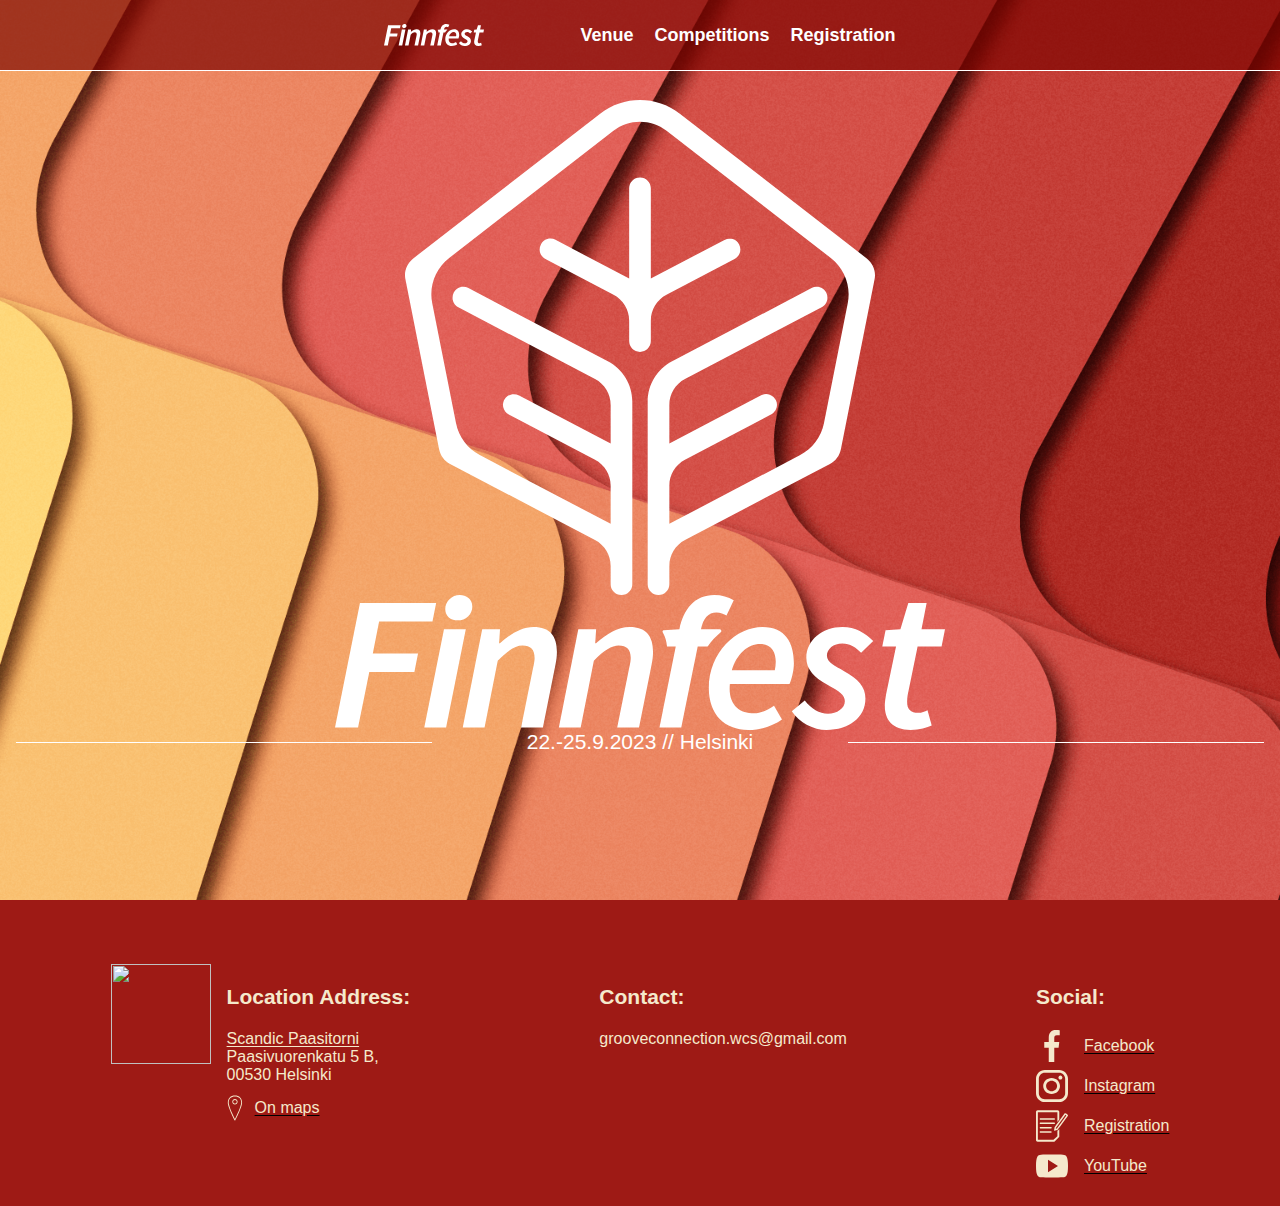
==== commit 141234d8: "Use finnfest text logo instead of just text in main-nav" ====
--- a/index.html
+++ b/index.html
@@ -18,8 +18,7 @@
 			<!-- NAVIGATION -->
 			<nav class="main-nav">
 				<a class="main-nav__link home-link" href="/">
-					FINNFEST
-					<span class="home-link__caption"> WSDC registry event</span>
+					<img class="main-nav__logo" src="./images/Finnfest_logotext.svg" />
 				</a>
 				<button onclick="openClose()" class="burger-menu">
 					<svg class="menu-icon" width="25" height="18" viewBox="0 0 25 18" xmlns="http://www.w3.org/2000/svg">
--- a/css/base.css
+++ b/css/base.css
@@ -9,8 +9,8 @@
 }
 
 .full-width {
-  margin-left: calc(-50vw + 50.9%);
-  margin-right: calc(-50vw + 50.9%);
+  margin-left: calc(-50vw + 50%);
+  margin-right: calc(-50vw + 50%);
 }
 
 a {
@@ -91,6 +91,14 @@
   margin-right: 1rem;
 }
 
+.coming-soon {
+  background-color: var(--nav-text);
+  width: fit-content;
+  padding: 1.5rem 2rem;
+  font-weight: 700;
+  margin: 1.5rem auto;
+}
+
 @media only screen and (max-width: 480px) {
   h1 {
     font-size: 40px;
--- a/css/main-nav.css
+++ b/css/main-nav.css
@@ -10,13 +10,17 @@
   align-items: center;
 }
 
-.burger-menu {
-  display: none;
-}
-
 .main-nav.relative {
   position: relative;
   background-color: var(--main-bg);
+}
+
+.main-nav__logo {
+  width: 100px;
+}
+
+.burger-menu {
+  display: none;
 }
 
 .main-nav__link {
